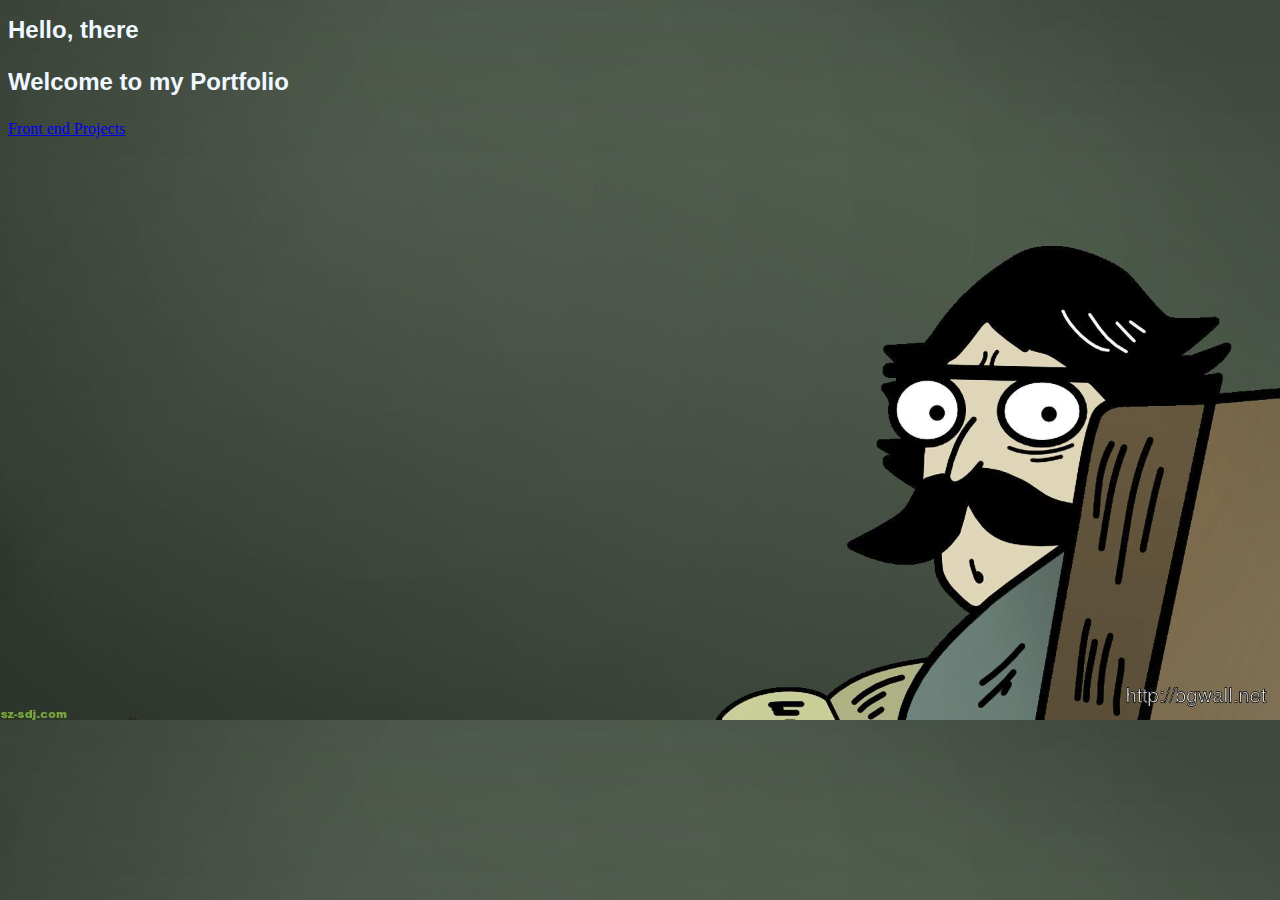
==== index.html @ 39e6aeee "Update index.html" ====
<!DOCTYPE html>

<html lang="en">

<head>
    <title>Shubham Kaushik</title>
    <style>
        h1,
        h3 {
            font-family: 'Gill Sans', 'Gill Sans MT', Calibri, 'Trebuchet MS', sans-serif;
            font-size: x-large;
            color: aliceblue;
        }
        
        body {
            background-color: black;
            background-image: url(/bghome.jpg);
            background-size: cover;
        }
        
        .center {
            display: block;
            margin-left: 50%;
            margin-right: 50%;
            width: 20%;
            border-radius: 8px;
        }
    </style>


</head>

<body>

    <h1>Hello, there</h1>
    <h3>
        Welcome to my Portfolio


    </h3>

    <p>
        <a href="https://eskaykaushik.github.io/ResponsiveWebProjects/" alt="front end projects">Front end Projects</a>
    </p>





</body>

</html>
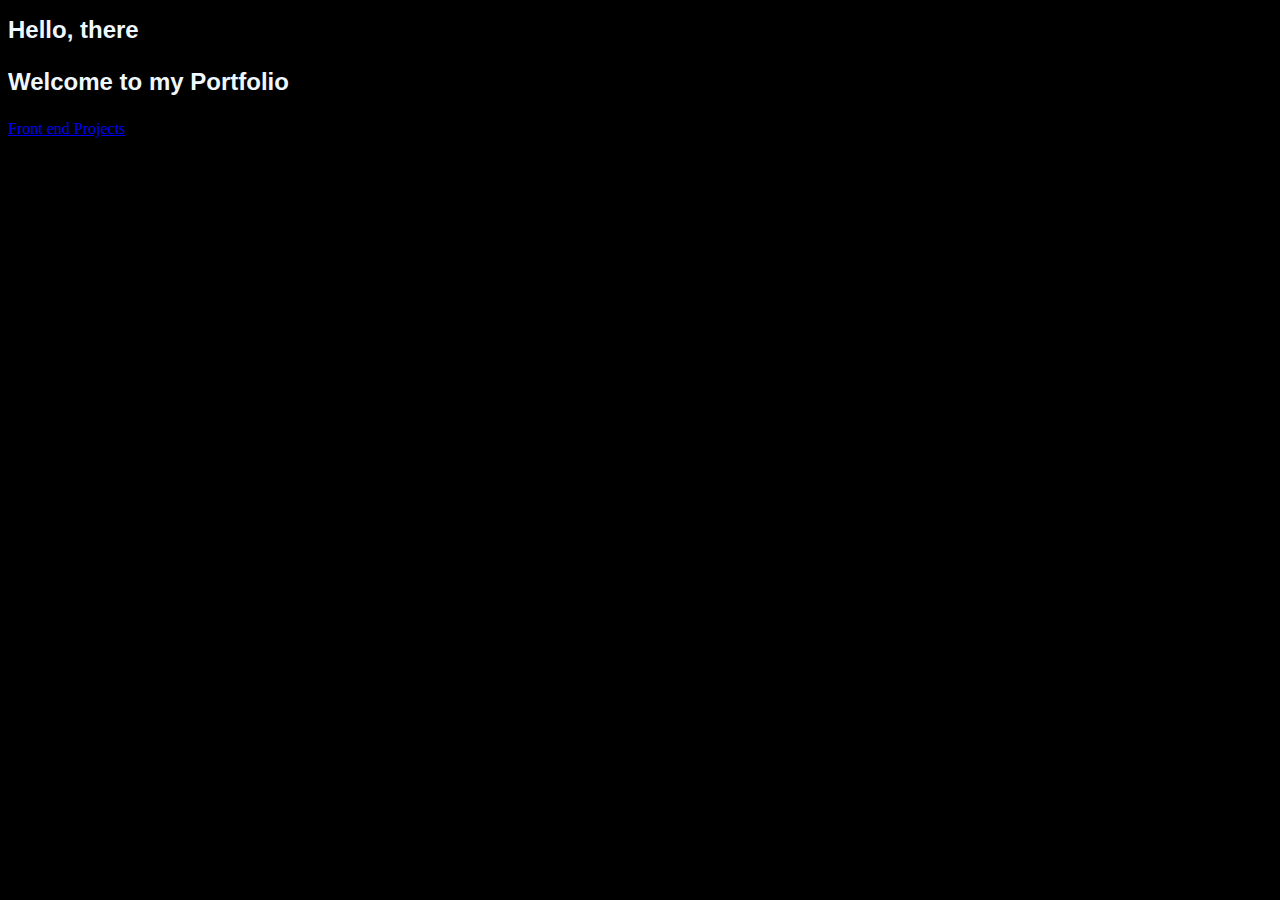
==== commit 8b9bff13: "Update index.html" ====
--- a/index.html
+++ b/index.html
@@ -14,7 +14,7 @@
         
         body {
             background-color: black;
-            background-image: url(/bghome.jpg);
+            background-image: url(/myProfile/bghome.jpg);
             background-size: cover;
         }
         
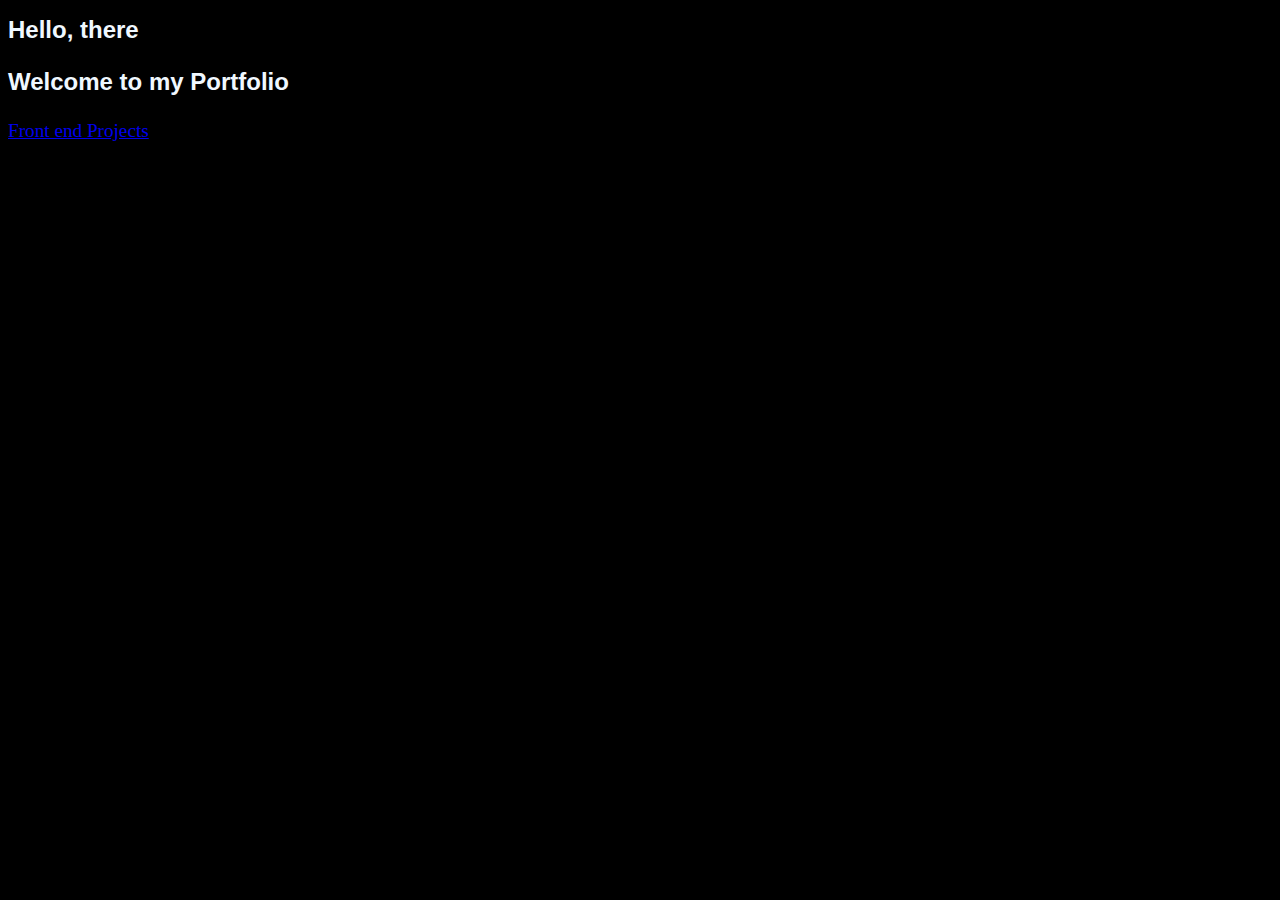
==== commit 6f083a57: "font" ====
--- a/index.html
+++ b/index.html
@@ -25,6 +25,11 @@
             width: 20%;
             border-radius: 8px;
         }
+        
+        .links {
+            font-size: larger;
+            color: black;
+        }
     </style>
 
 
@@ -39,7 +44,7 @@
 
     </h3>
 
-    <p>
+    <p class="links">
         <a href="https://eskaykaushik.github.io/ResponsiveWebProjects/" alt="front end projects">Front end Projects</a>
     </p>
 
@@ -49,4 +54,4 @@
 
 </body>
 
-</html>
+</html>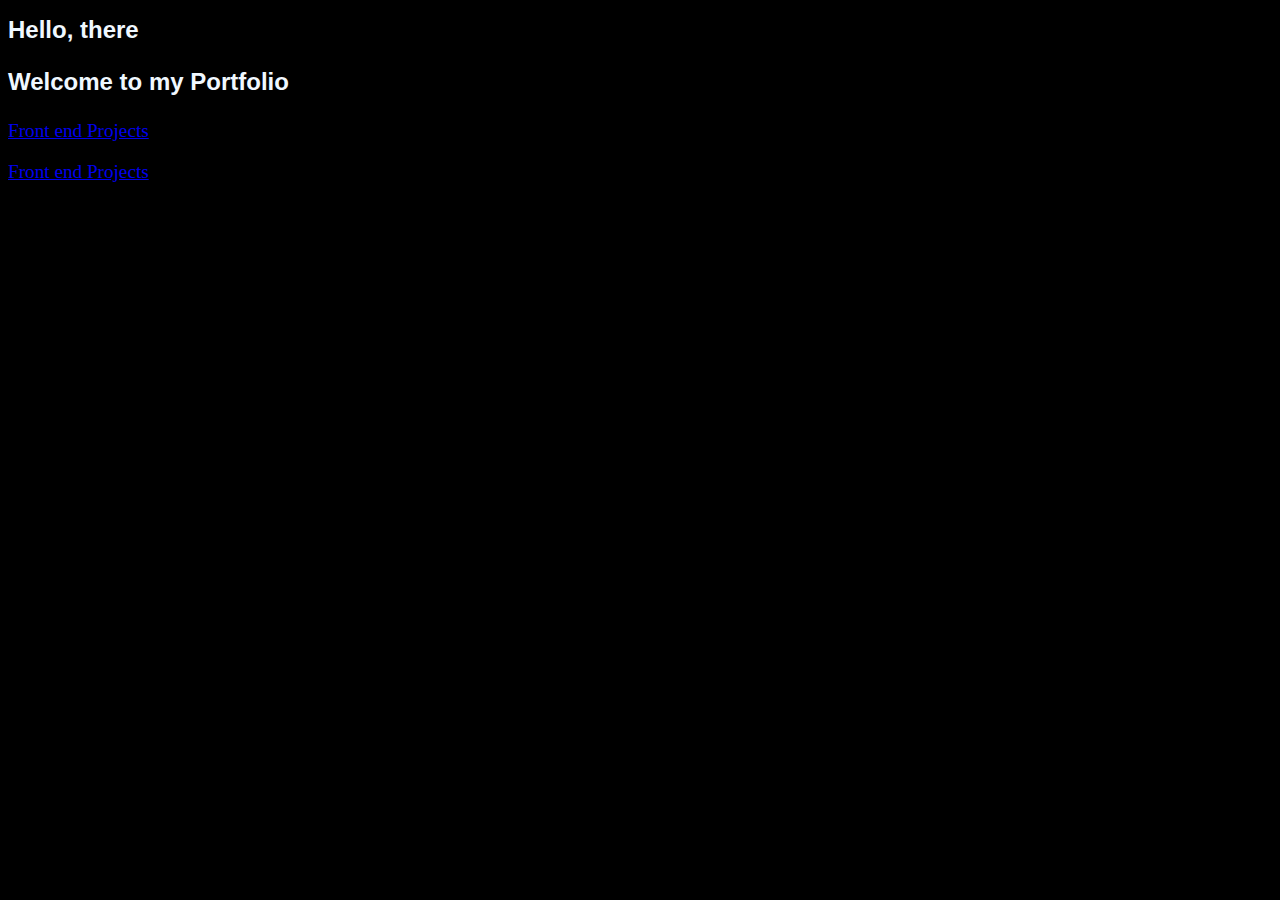
==== commit 224d5702: "back end" ====
--- a/index.html
+++ b/index.html
@@ -48,6 +48,10 @@
         <a href="https://eskaykaushik.github.io/ResponsiveWebProjects/" alt="front end projects">Front end Projects</a>
     </p>
 
+    <p class="links">
+        <a href="/myProfile/back.html" alt="Back end projects">Front end Projects</a>
+    </p>
+
 
 
 
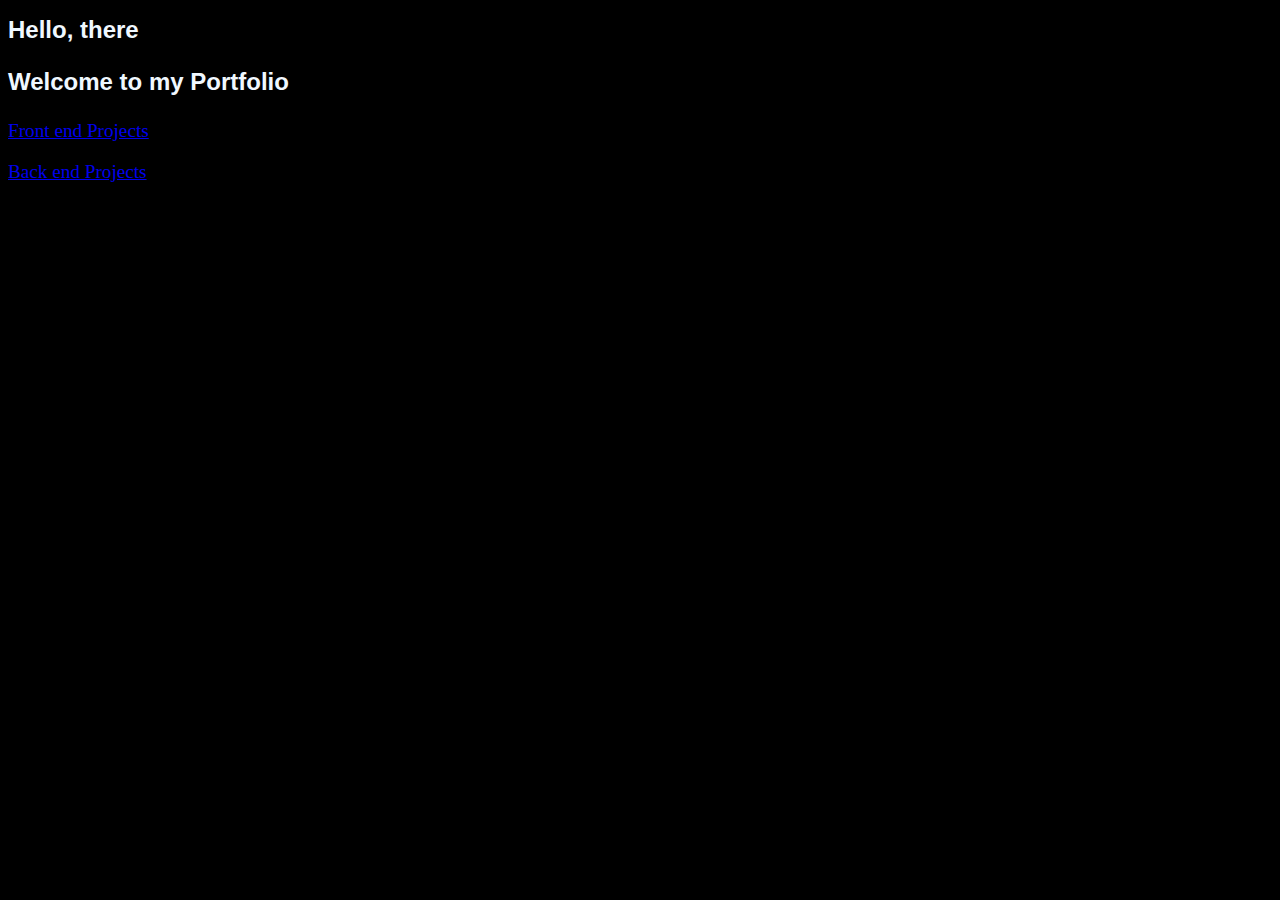
==== commit ced1db35: "back end added" ====
--- a/index.html
+++ b/index.html
@@ -49,7 +49,7 @@
     </p>
 
     <p class="links">
-        <a href="/myProfile/back.html" alt="Back end projects">Front end Projects</a>
+        <a href="/myProfile/back.html" alt="Back end projects">Back end Projects</a>
     </p>
 
 
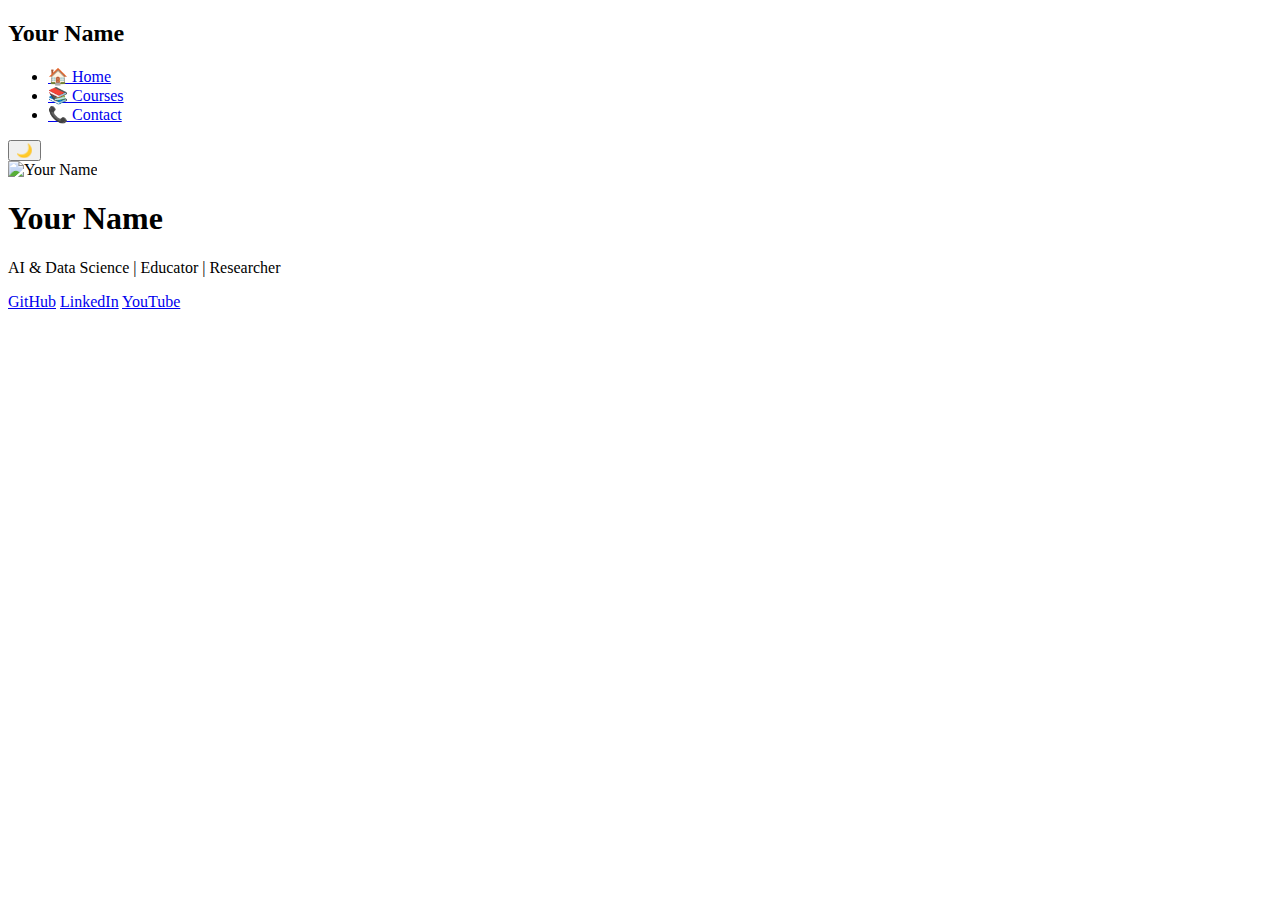
==== commit a1d33ea1: "Update index.html" ====
--- a/index.html
+++ b/index.html
@@ -1,61 +1,35 @@
 <!DOCTYPE html>
+<html lang="en">
+<head>
+    <meta charset="UTF-8">
+    <meta name="viewport" content="width=device-width, initial-scale=1.0">
+    <title>Your Name - Profile</title>
+    <link rel="stylesheet" href="styles.css">
+    <script defer src="script.js"></script>
+</head>
+<body>
+    <div class="sidebar">
+        <h2>Your Name</h2>
+        <ul>
+            <li><a href="index.html">🏠 Home</a></li>
+            <li><a href="courses.html">📚 Courses</a></li>
+            <li><a href="contact.html">📞 Contact</a></li>
+        </ul>
+        <button id="themeToggle">🌙</button>
+    </div>
 
-<html lang="en">
-
-<head>
-    <title>Shubham Kaushik</title>
-    <style>
-        h1,
-        h3 {
-            font-family: 'Gill Sans', 'Gill Sans MT', Calibri, 'Trebuchet MS', sans-serif;
-            font-size: x-large;
-            color: aliceblue;
-        }
-        
-        body {
-            background-color: black;
-            background-image: url(/myProfile/bghome.jpg);
-            background-size: cover;
-        }
-        
-        .center {
-            display: block;
-            margin-left: 50%;
-            margin-right: 50%;
-            width: 20%;
-            border-radius: 8px;
-        }
-        
-        .links {
-            font-size: larger;
-            color: black;
-        }
-    </style>
-
-
-</head>
-
-<body>
-
-    <h1>Hello, there</h1>
-    <h3>
-        Welcome to my Portfolio
-
-
-    </h3>
-
-    <p class="links">
-        <a href="https://eskaykaushik.github.io/ResponsiveWebProjects/" alt="front end projects">Front end Projects</a>
-    </p>
-
-    <p class="links">
-        <a href="/myProfile/back.html" alt="Back end projects">Back end Projects</a>
-    </p>
-
-
-
-
-
+    <div class="content">
+        <div class="cover-photo"></div>
+        <div class="profile">
+            <img src="images/profile.jpg" alt="Your Name">
+            <h1>Your Name</h1>
+            <p>AI & Data Science | Educator | Researcher</p>
+            <div class="social-links">
+                <a href="https://github.com/yourusername">GitHub</a>
+                <a href="https://linkedin.com/in/yourusername">LinkedIn</a>
+                <a href="https://youtube.com/yourchannel">YouTube</a>
+            </div>
+        </div>
+    </div>
 </body>
-
-</html>+</html>
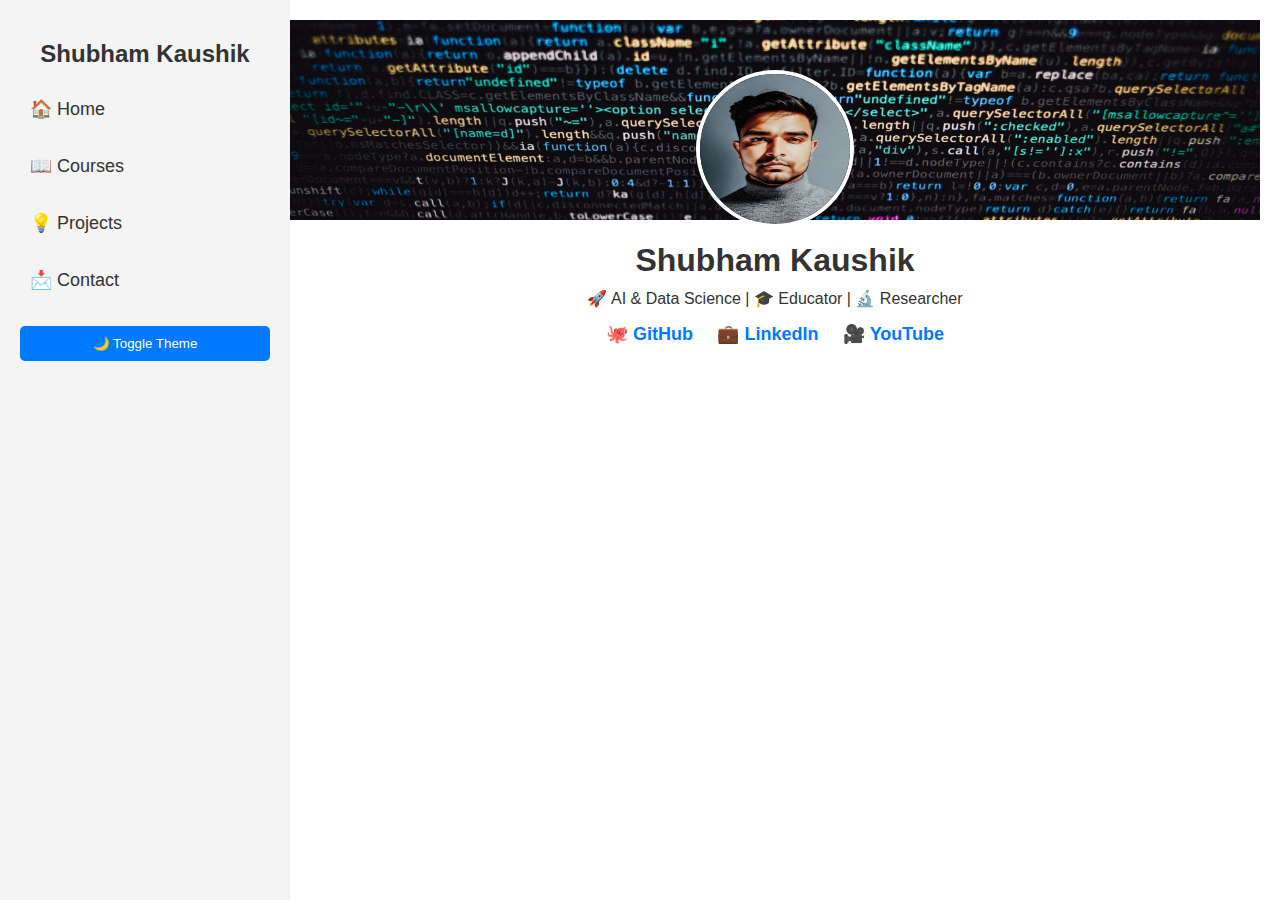
==== commit 12ef1986: "Overwriting repository with new profile site" ====
--- a/index.html
+++ b/index.html
@@ -3,31 +3,32 @@
 <head>
     <meta charset="UTF-8">
     <meta name="viewport" content="width=device-width, initial-scale=1.0">
-    <title>Your Name - Profile</title>
+    <title>Shubham Kaushik - Profile</title>
     <link rel="stylesheet" href="styles.css">
     <script defer src="script.js"></script>
 </head>
 <body>
     <div class="sidebar">
-        <h2>Your Name</h2>
+        <h2>Shubham Kaushik</h2>
         <ul>
             <li><a href="index.html">🏠 Home</a></li>
-            <li><a href="courses.html">📚 Courses</a></li>
-            <li><a href="contact.html">📞 Contact</a></li>
+            <li><a href="courses.html">📖 Courses</a></li>
+            <li><a href="projects.html">💡 Projects</a></li>
+            <li><a href="contact.html">📩 Contact</a></li>
         </ul>
-        <button id="themeToggle">🌙</button>
+        <button id="themeToggle">🌙 Toggle Theme</button>
     </div>
 
     <div class="content">
         <div class="cover-photo"></div>
         <div class="profile">
-            <img src="images/profile.jpg" alt="Your Name">
-            <h1>Your Name</h1>
-            <p>AI & Data Science | Educator | Researcher</p>
+            <img src="images/profilepic.jpg" alt="Shubham Kaushik">
+            <h1>Shubham Kaushik</h1>
+            <p>🚀 AI & Data Science | 🎓 Educator | 🔬 Researcher</p>
             <div class="social-links">
-                <a href="https://github.com/yourusername">GitHub</a>
-                <a href="https://linkedin.com/in/yourusername">LinkedIn</a>
-                <a href="https://youtube.com/yourchannel">YouTube</a>
+                <a href="https://github.com/Eskaykaushik" target="_blank">🐙 GitHub</a>
+                <a href="https://www.linkedin.com/in/eskaykaushik" target="_blank">💼 LinkedIn</a>
+                <a href="https://www.youtube.com/@shubhamkaushik5690" target="_blank">🎥 YouTube</a>
             </div>
         </div>
     </div>
--- a/styles.css
+++ b/styles.css
@@ -0,0 +1,211 @@
+/* Reset */
+body, h1, p, ul {
+    margin: 0;
+    padding: 0;
+    font-family: 'Arial', sans-serif;
+}
+
+/* Light & Dark Mode */
+:root {
+    --bg: #ffffff;
+    --text: #333;
+    --sidebar: #f4f4f4;
+}
+
+.dark-mode {
+    --bg: #222;
+    --text: #fff;
+    --sidebar: #333;
+}
+
+body {
+    background: var(--bg);
+    color: var(--text);
+    transition: background 0.3s, color 0.3s;
+}
+
+/* Sidebar */
+.sidebar {
+    position: fixed;
+    width: 250px;
+    height: 100vh;
+    background: var(--sidebar);
+    padding: 20px;
+    transition: width 0.3s ease;
+}
+
+.sidebar h2 {
+    text-align: center;
+    margin-bottom: 20px;
+}
+
+.sidebar ul {
+    list-style: none;
+    padding: 0;
+}
+
+.sidebar ul li {
+    margin: 15px 0;
+}
+
+.sidebar ul li a {
+    text-decoration: none;
+    color: var(--text);
+    font-size: 18px;
+    display: block;
+    padding: 10px;
+    border-radius: 5px;
+    transition: background 0.3s;
+}
+
+.sidebar ul li a:hover {
+    background: rgba(0, 0, 0, 0.1);
+}
+
+/* Sidebar Buttons */
+#themeToggle, #menuToggle {
+    width: 100%;
+    padding: 10px;
+    border: none;
+    background: #007BFF;
+    color: white;
+    cursor: pointer;
+    border-radius: 5px;
+    margin-top: 10px;
+}
+
+/* Content */
+.content {
+    margin-left: 270px;
+    padding: 20px;
+    text-align: center;
+}
+
+/* Cover Photo */
+.cover-photo {
+    width: 100%;
+    height: 200px;
+    background: url('images/codeWallpaper.jpg') no-repeat center/cover;
+}
+
+/* Profile Section */
+.profile {
+    margin-top: -150px;
+}
+
+.profile img {
+    width: 150px;
+    height: 150px;
+    border-radius: 50%;
+    border: 4px solid white;
+}
+
+.profile h1 {
+   width: auto;         /* No fixed width */
+    margin: 10px auto;   /* Centered automatically */
+    text-align: center;  /* Ensures text is centered */
+
+}
+
+.social-links {
+    margin-top: 15px;
+}
+
+.social-links a {
+    margin: 0 10px;
+    text-decoration: none;
+    font-weight: bold;
+    color: #007BFF;
+    font-size: 18px;
+    transition: color 0.3s;
+}
+
+.social-links a:hover {
+    color: #0056b3;
+}
+
+
+/* Responsive Sidebar */
+@media screen and (max-width: 768px) {
+    .sidebar {
+        width: 0;
+        overflow: hidden;
+    }
+
+    .sidebar.open {
+        width: 200px;
+    }
+
+    .content {
+        margin-left: 0;
+    }
+}
+
+/* Course Container */
+.course-container {
+    display: flex;
+    flex-wrap: wrap;
+    justify-content: center;
+    gap: 20px;
+    margin-top: 20px;
+}
+
+/* Course Card */
+.course-card {
+    width: 300px;
+    background: #fff;
+    padding: 15px;
+    border-radius: 10px;
+    box-shadow: 0 4px 8px rgba(0, 0, 0, 0.2);
+    text-align: center;
+    transition: transform 0.3s;
+}
+
+.course-card:hover {
+    transform: translateY(-5px);
+}
+
+/* Course Card Image */
+.course-card img {
+    width: 100%;
+    height: 180px;
+    object-fit: cover;
+    border-radius: 8px;
+}
+
+/* Course Card Title */
+.course-card h3 {
+    margin: 15px 0 10px;
+    font-size: 20px;
+}
+
+/* Course Card Description */
+.course-card p {
+    font-size: 14px;
+    color: #555;
+    margin-bottom: 15px;
+}
+
+/* View Course Button */
+.course-card a {
+    display: inline-block;
+    padding: 8px 15px;
+    background: #007BFF;
+    color: white;
+    text-decoration: none;
+    border-radius: 5px;
+    transition: background 0.3s;
+}
+
+.course-card a:hover {
+    background: #0056b3;
+}
+
+/* Responsive */
+@media screen and (max-width: 768px) {
+    .course-container {
+        flex-direction: column;
+        align-items: center;
+    }
+}
+
